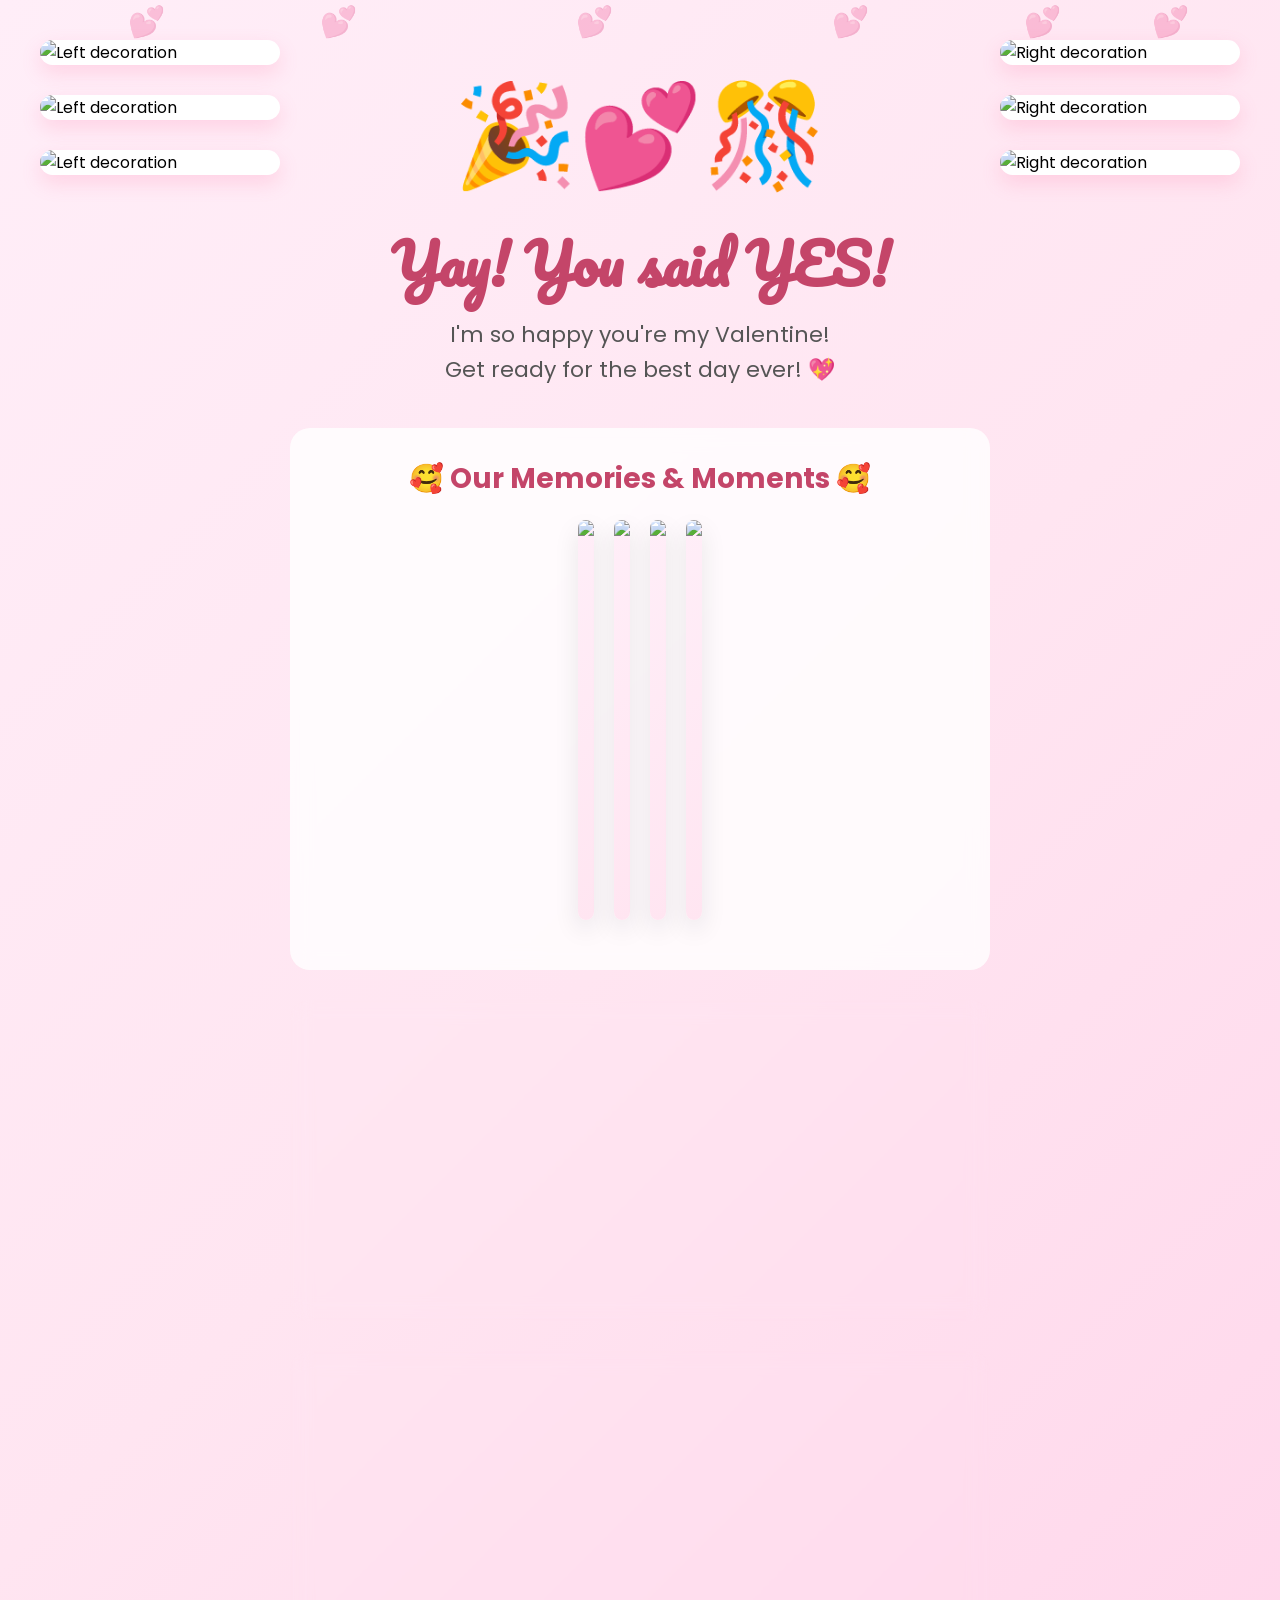
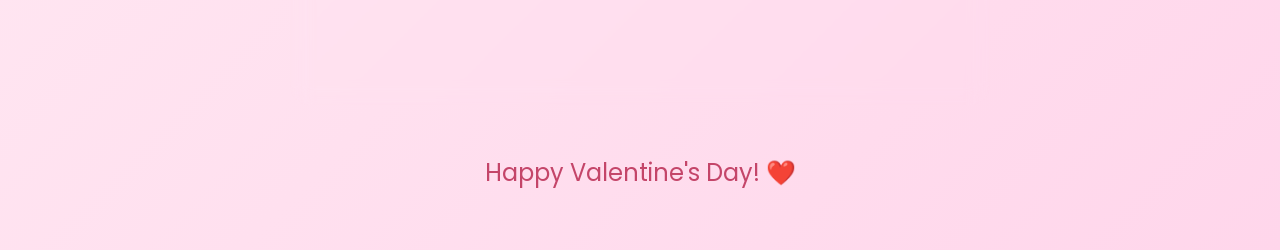
==== yes.html @ 20476809 "Valentine's Day website" ====
<!DOCTYPE html>
<html lang="en">
<head>
    <meta charset="UTF-8">
    <meta name="viewport" content="width=device-width, initial-scale=1.0">
    <title>Yay! 💕</title>
    <meta name="description" content="She said yes!">
    <link rel="stylesheet" href="style.css">
    <link rel="preconnect" href="https://fonts.googleapis.com">
    <link rel="preconnect" href="https://fonts.gstatic.com" crossorigin>
    <link href="https://fonts.googleapis.com/css2?family=Pacifico&family=Poppins:wght@300;400;600;700&display=swap" rel="stylesheet">
</head>
<body>
    <div class="hearts-background">
        <div class="heart"></div>
        <div class="heart"></div>
        <div class="heart"></div>
        <div class="heart"></div>
        <div class="heart"></div>
        <div class="heart"></div>
    </div>
    
    <!-- Left Sidebar GIFs/Images -->
    <div class="sidebar sidebar-left">
        <!-- Add your left side GIFs here - Copy the div below to add more -->
        <div class="sidebar-item">
            <img src="https://media1.giphy.com/media/v1.Y2lkPTc5MGI3NjExamhydG9lZjVzYW9sNzlxcWs1djVmNDNiMTVsbnNobjB1dzVuejFxdCZlcD12MV9naWZzX3NlYXJjaCZjdD1n/qt7bBGJ8x7ZRu/200.webp" alt="Left decoration">
        </div>
        <div class="sidebar-item">
            <img src="https://media2.giphy.com/media/v1.Y2lkPTc5MGI3NjExamkyc2J4ZGVjeWxqMHNodGdmbGV3eHNpNXM4ZjA2bHQ0c2cybWVnaiZlcD12MV9naWZzX3NlYXJjaCZjdD1n/wvYNSqBAMDVx8CEYkt/giphy.webp" alt="Left decoration">
        </div>
        <div class="sidebar-item">
            <img src="https://media1.giphy.com/media/v1.Y2lkPTc5MGI3NjExamhydG9lZjVzYW9sNzlxcWs1djVmNDNiMTVsbnNobjB1dzVuejFxdCZlcD12MV9naWZzX3NlYXJjaCZjdD1n/zDeQTAYJQgLf0nszLs/giphy.webp" alt="Left decoration">
        </div>
        <!-- Copy the div above to add more left side images -->
    </div>
    
    <!-- Right Sidebar GIFs/Images -->
    <div class="sidebar sidebar-right">
        <!-- Add your right side GIFs here - Copy the div below to add more -->
        <div class="sidebar-item">
            <img src="https://media4.giphy.com/media/v1.Y2lkPTc5MGI3NjExaXQ0Y2ZpbWswY2p0bWI0dXo0azdiZnBpYXF6eGNtenJudTU2eHB1ciZlcD12MV9naWZzX3NlYXJjaCZjdD1n/eJKom2gOpHjTpjords/giphy.webp" alt="Right decoration">
        </div>
        <div class="sidebar-item">
            <img src="https://media3.giphy.com/media/v1.Y2lkPTc5MGI3NjExZ3ViNnpoa3JtMmwyZ21sdnFiMnJyYXZ2Ymg2dzVnOWhwenR6ZGVteSZlcD12MV9pbnRlcm5hbF9naWZfYnlfaWQmY3Q9Zw/wTZBnSvZ5Kq2yjfcv0/giphy.gif" alt="Right decoration">
        </div>
        <div class="sidebar-item">
            <img src="https://media2.giphy.com/media/v1.Y2lkPTc5MGI3NjExamhydG9lZjVzYW9sNzlxcWs1djVmNDNiMTVsbnNobjB1dzVuejFxdCZlcD12MV9naWZzX3NlYXJjaCZjdD1n/06wGDkQ7eRBMIFrZZv/giphy.webp" alt="Right decoration">
        </div>
        <!-- Copy the div above to add more right side images -->
    </div>
    
    <div class="container">
        <div class="celebration-container">
            <div class="celebration-header">🎉💕🎊</div>
            <h1 class="celebration-title">Yay! You said YES!</h1>
            <p class="celebration-message">
                I'm so happy you're my Valentine! <br>
                Get ready for the best day ever! 💖
            </p>
            
            <!-- CUSTOMIZABLE: Add as many GIFs/Images as you want! -->
            <div class="custom-section">
                <h2>🥰 Our Memories & Moments 🥰</h2>
                <div class="gif-container">
                    
                    <!-- Photo 1 - Adjust style="object-position: center top" to reposition -->
                    <div class="gif-item">
                        <img src="nycselfie2.JPG" 
                             alt="Our photo"
                             style="object-position: center top;">
                    </div>
                    
                    <!-- Photo 2 - Adjust object-position to reposition -->
                    <div class="gif-item">
                        <img src="robe.jpg" 
                             alt="Our memory"
                             style="object-position: center center;">
                    </div>
                    
                    <!-- Photo 3 - Adjust object-position to reposition -->
                    <div class="gif-item">
                        <img src="monkeyhat.jpg" 
                             alt="Us together"
                             style="object-position: center center;">
                    </div>
                    
                    <!-- Photo 4 - Adjust object-position to reposition -->
                    <div class="gif-item">
                        <img src="selfie.jpg" 
                             alt="Special moment"
                             style="object-position: center center;">
                    </div>
                    
                    <!-- 
                    TO ADD YOUR OWN PHOTOS: 
                    1. Put your .jpg images in the /Users/damianlubis/valentines/ folder
                    2. Name them something simple like: photo1.jpg, photo2.jpg, etc.
                    3. Replace src="photo1.jpg" with your actual filename
                    4. Copy the <div class="gif-item">...</div> block to add more photos
                    
                    Recommended image size: 500-600px wide for best quality!
                    -->
                    
                </div>
                <p style="font-size: 14px; color: #999; margin-top: 15px;">
                </p>
            </div>
            
            <!-- CUSTOMIZABLE: Personal love note -->
            <div class="custom-section">
                <h2>Why You're Amazing 💝</h2>
                <div class="love-note">
                    <!-- Edit this text with your own personal message -->
                    Wow I can't believe we've been together for 4+ years now.
                    I can't wait to spend this Valentine's Day with you and create more memories together.
                    You're not just my Valentine, you're my favorite person.
                    I hope you like the sea lions. I love you! 😻
                </div>
            </div>
            
            <!-- CUSTOMIZABLE: Plans or promises -->
            <div class="custom-section">
                <h2>What's Next? 🌟</h2>
                <div class="love-note">
                    <!-- Edit this section with your Valentine's Day plans -->
                    <strong>Our Valentine's Day Plans:</strong><br>
                    🌹 Bouquet of flowers and chocolates 🍫<br>
                    🍽️ Dinner of your favorite food 🍣<br>
                    😹 Comedy show with all the snacks 🍿<br>
                    💕 And lots of quality time together 🥰
                </div>
            </div>
            
            <!-- Final message -->
            <div style="margin-top: 50px; font-size: 24px; color: var(--deep-pink);">
                Happy Valentine's Day! ❤️
            </div>
        </div>
    </div>
</body>
</html>
---- style.css ----
* {
    margin: 0;
    padding: 0;
    box-sizing: border-box;
}

:root {
    --primary-pink: #ff6b9d;
    --secondary-pink: #ffc1e3;
    --deep-pink: #c44569;
    --purple: #a55eea;
    --light-bg: #fff5f8;
    --white: #ffffff;
    --shadow: rgba(255, 107, 157, 0.3);
}

body {
    font-family: 'Poppins', sans-serif;
    background: linear-gradient(135deg, #ffeef8 0%, #ffe5f1 50%, #ffd6eb 100%);
    min-height: 100vh;
    display: flex;
    align-items: center;
    justify-content: center;
    overflow-x: hidden;
    overflow-y: auto;
    position: relative;
    padding: 40px 20px;
}

/* Floating Hearts Background */
.hearts-background {
    position: fixed;
    top: 0;
    left: 0;
    width: 100%;
    height: 100%;
    pointer-events: none;
    z-index: 0;
}

.heart {
    position: absolute;
    font-size: 30px;
    color: var(--secondary-pink);
    opacity: 0.3;
    animation: float 15s infinite ease-in-out;
}

.heart::before {
    content: '💕';
}

.heart:nth-child(1) { left: 10%; animation-delay: 0s; animation-duration: 12s; }
.heart:nth-child(2) { left: 25%; animation-delay: 2s; animation-duration: 15s; }
.heart:nth-child(3) { left: 45%; animation-delay: 4s; animation-duration: 18s; }
.heart:nth-child(4) { left: 65%; animation-delay: 1s; animation-duration: 14s; }
.heart:nth-child(5) { left: 80%; animation-delay: 3s; animation-duration: 16s; }
.heart:nth-child(6) { left: 90%; animation-delay: 5s; animation-duration: 13s; }

@keyframes float {
    0%, 100% {
        transform: translateY(100vh) rotate(0deg);
        opacity: 0;
    }
    10% {
        opacity: 0.3;
    }
    90% {
        opacity: 0.3;
    }
    100% {
        transform: translateY(-100px) rotate(360deg);
        opacity: 0;
    }
}

/* Main Container */
.container {
    position: relative;
    z-index: 1;
    padding: 20px;
}

.question-card {
    background: var(--white);
    border-radius: 30px;
    padding: 60px 50px;
    box-shadow: 0 20px 60px var(--shadow);
    text-align: center;
    max-width: 500px;
    animation: slideIn 0.6s ease-out;
}

@keyframes slideIn {
    from {
        opacity: 0;
        transform: translateY(-30px);
    }
    to {
        opacity: 1;
        transform: translateY(0);
    }
}

.emoji-header {
    font-size: 80px;
    margin-bottom: 20px;
    animation: pulse 2s infinite;
}

@keyframes pulse {
    0%, 100% {
        transform: scale(1);
    }
    50% {
        transform: scale(1.1);
    }
}

.question-text {
    font-family: 'Pacifico', cursive;
    font-size: 42px;
    color: var(--deep-pink);
    margin-bottom: 15px;
    line-height: 1.3;
}

.subtitle {
    font-size: 18px;
    color: #666;
    margin-bottom: 40px;
    font-weight: 300;
}

/* Buttons */
.button-container {
    display: flex;
    gap: 20px;
    justify-content: center;
    margin-bottom: 25px;
    min-height: 70px;
    align-items: center;
    position: relative;
}

.btn {
    padding: 18px 45px;
    font-size: 20px;
    font-weight: 600;
    border: none;
    border-radius: 50px;
    cursor: pointer;
    transition: all 0.3s ease;
    text-decoration: none;
    display: inline-block;
    font-family: 'Poppins', sans-serif;
}

.btn-yes {
    background: linear-gradient(135deg, var(--primary-pink), var(--purple));
    color: white;
    box-shadow: 0 10px 30px rgba(255, 107, 157, 0.4);
}

.btn-yes:hover {
    transform: translateY(-3px) scale(1.05);
    box-shadow: 0 15px 40px rgba(255, 107, 157, 0.6);
}

.btn-no {
    background: linear-gradient(135deg, #95a5a6, #7f8c8d);
    color: white;
    box-shadow: 0 10px 30px rgba(127, 140, 141, 0.3);
    transition: all 0.1s ease;
}

.hint-text {
    font-size: 14px;
    color: #999;
    font-style: italic;
}

/* Sidebar Decorations */
.sidebar {
    position: fixed;
    top: 0;
    width: 300px;
    height: 100vh;
    display: flex;
    flex-direction: column;
    gap: 30px;
    padding: 40px 20px;
    z-index: 0;
    overflow-y: auto;
    overflow-x: hidden;
}

.sidebar-left {
    left: 0;
    align-items: flex-end;
}

.sidebar-right {
    right: 0;
    align-items: flex-start;
}

.sidebar-item {
    width: 240px;
    border-radius: 15px;
    overflow: hidden;
    box-shadow: 0 8px 20px rgba(255, 107, 157, 0.2);
    animation: floatSidebar 3s ease-in-out infinite;
    background: white;
}

.sidebar-item:nth-child(even) {
    animation-delay: 1.5s;
}

.sidebar-item img {
    width: 100%;
    height: auto;
    display: block;
}

@keyframes floatSidebar {
    0%, 100% {
        transform: translateY(0px);
    }
    50% {
        transform: translateY(-10px);
    }
}


/* Yes Page Styles */
.celebration-container {
    text-align: center;
    max-width: 700px;
}

.celebration-header {
    font-size: 100px;
    margin-bottom: 20px;
    animation: bounce 1s infinite;
}

@keyframes bounce {
    0%, 100% {
        transform: translateY(0);
    }
    50% {
        transform: translateY(-20px);
    }
}

.celebration-title {
    font-family: 'Pacifico', cursive;
    font-size: 56px;
    color: var(--deep-pink);
    margin-bottom: 20px;
    line-height: 1.2;
}

.celebration-message {
    font-size: 22px;
    color: #555;
    margin-bottom: 40px;
    line-height: 1.6;
}

/* Customizable Sections */
.custom-section {
    background: rgba(255, 255, 255, 0.8);
    border-radius: 20px;
    padding: 30px;
    margin: 30px 0;
    backdrop-filter: blur(10px);
}

.custom-section h2 {
    font-size: 28px;
    color: var(--deep-pink);
    margin-bottom: 20px;
}

.gif-container {
    display: flex;
    gap: 20px;
    justify-content: center;
    flex-wrap: wrap;
    margin: 20px 0;
}

.gif-item {
    border-radius: 15px;
    overflow: hidden;
    box-shadow: 0 10px 25px rgba(0, 0, 0, 0.1);
    max-width: 300px;
    line-height: 0;
    font-size: 0;
    background: linear-gradient(135deg, #ffeef8, #ffe5f1);
}

.gif-item img {
    width: 100%;
    height: 400px;
    display: block;
    object-fit: cover;
    object-position: center;
}

.love-note {
    background: linear-gradient(135deg, #fff5f8, #ffe5f1);
    padding: 25px;
    border-radius: 15px;
    border-left: 5px solid var(--primary-pink);
    margin: 20px 0;
    font-size: 18px;
    line-height: 1.8;
    color: #444;
}

/* Responsive */
@media (max-width: 600px) {
    .question-card {
        padding: 40px 30px;
    }
    
    .question-text {
        font-size: 32px;
    }
    
    .button-container {
        flex-direction: column;
        gap: 15px;
    }
    
    .btn {
        width: 100%;
    }
    
    .celebration-title {
        font-size: 40px;
    }
    
    /* Hide sidebars on mobile */
    .sidebar {
        display: none;
    }
}

@media (max-width: 1024px) {
    /* Make sidebars smaller on tablets */
    .sidebar {
        width: 100px;
        padding: 30px 10px;
    }
    
    .sidebar-item {
        width: 80px;
    }
}
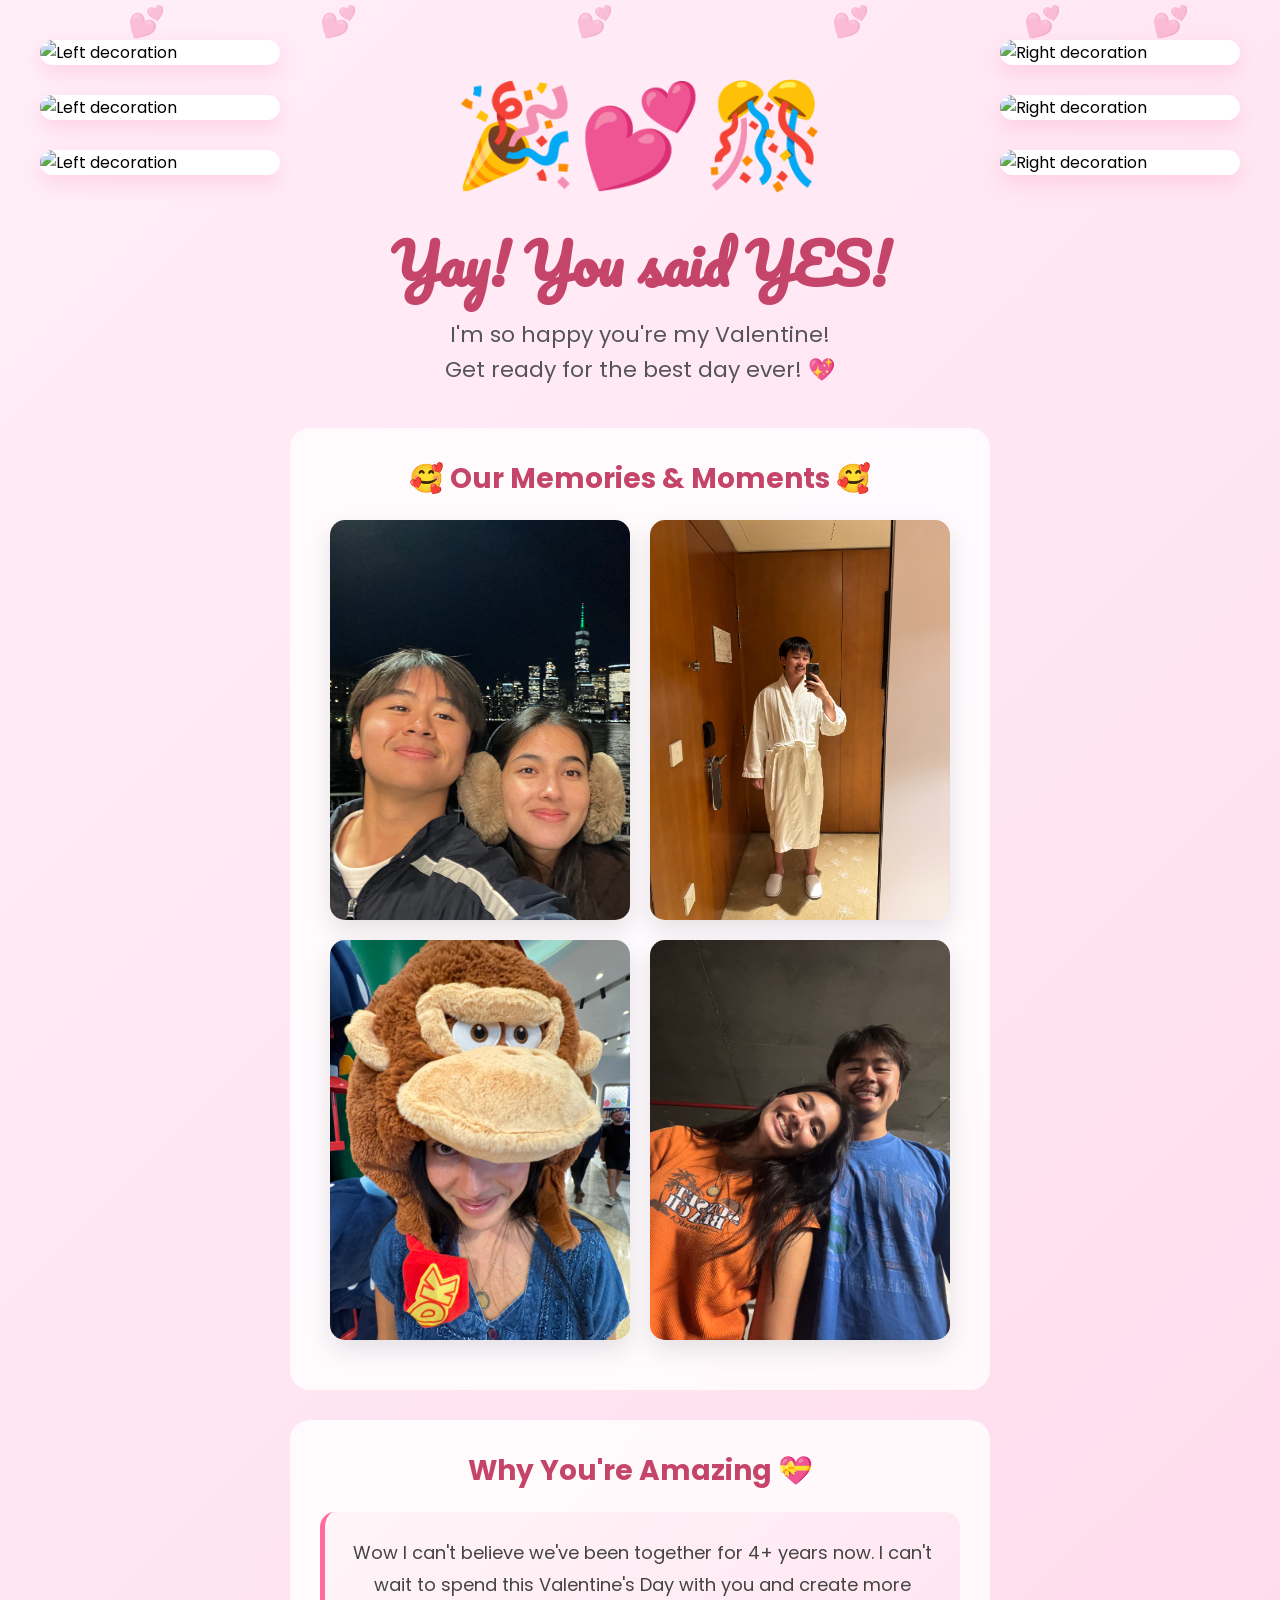
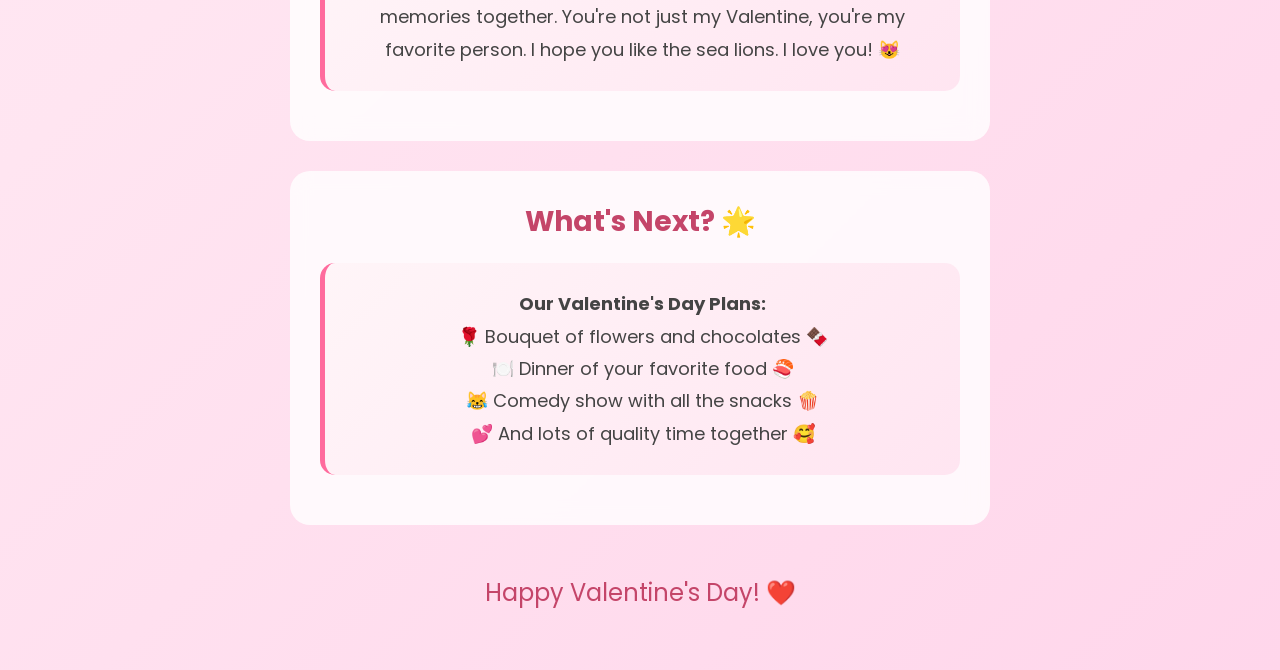
==== commit 7e8d5fae: "Initial commit for Valentine's website 💕" ====
--- a/yes.html
+++ b/yes.html
@@ -66,28 +66,28 @@
                     
                     <!-- Photo 1 - Adjust style="object-position: center top" to reposition -->
                     <div class="gif-item">
-                        <img src="nycselfie2.JPG" 
+                        <img src="nycselfie2.jpg" 
                              alt="Our photo"
                              style="object-position: center top;">
                     </div>
                     
                     <!-- Photo 2 - Adjust object-position to reposition -->
                     <div class="gif-item">
-                        <img src="robe.jpg" 
+                        <img src="robe.JPG" 
                              alt="Our memory"
                              style="object-position: center center;">
                     </div>
                     
                     <!-- Photo 3 - Adjust object-position to reposition -->
                     <div class="gif-item">
-                        <img src="monkeyhat.jpg" 
+                        <img src="monkeyhat.JPG" 
                              alt="Us together"
                              style="object-position: center center;">
                     </div>
                     
                     <!-- Photo 4 - Adjust object-position to reposition -->
                     <div class="gif-item">
-                        <img src="selfie.jpg" 
+                        <img src="selfie.JPG" 
                              alt="Special moment"
                              style="object-position: center center;">
                     </div>
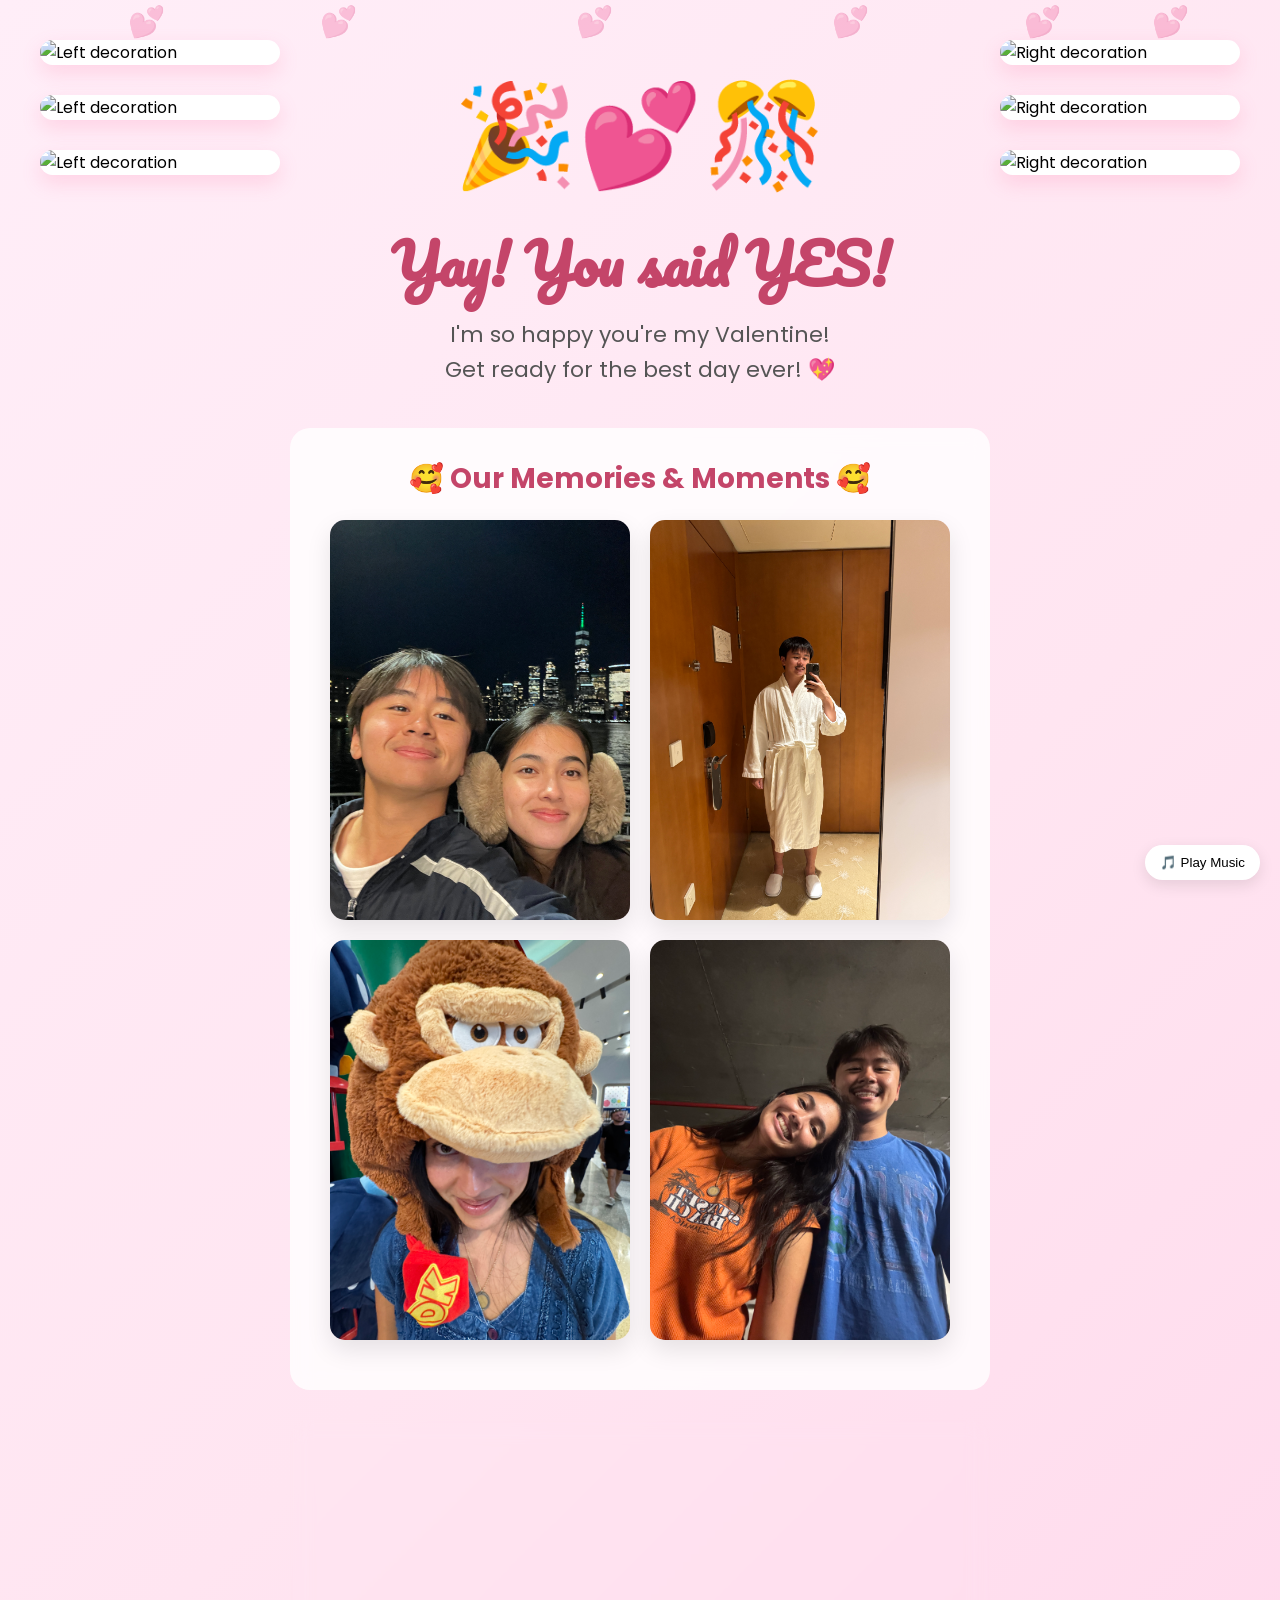
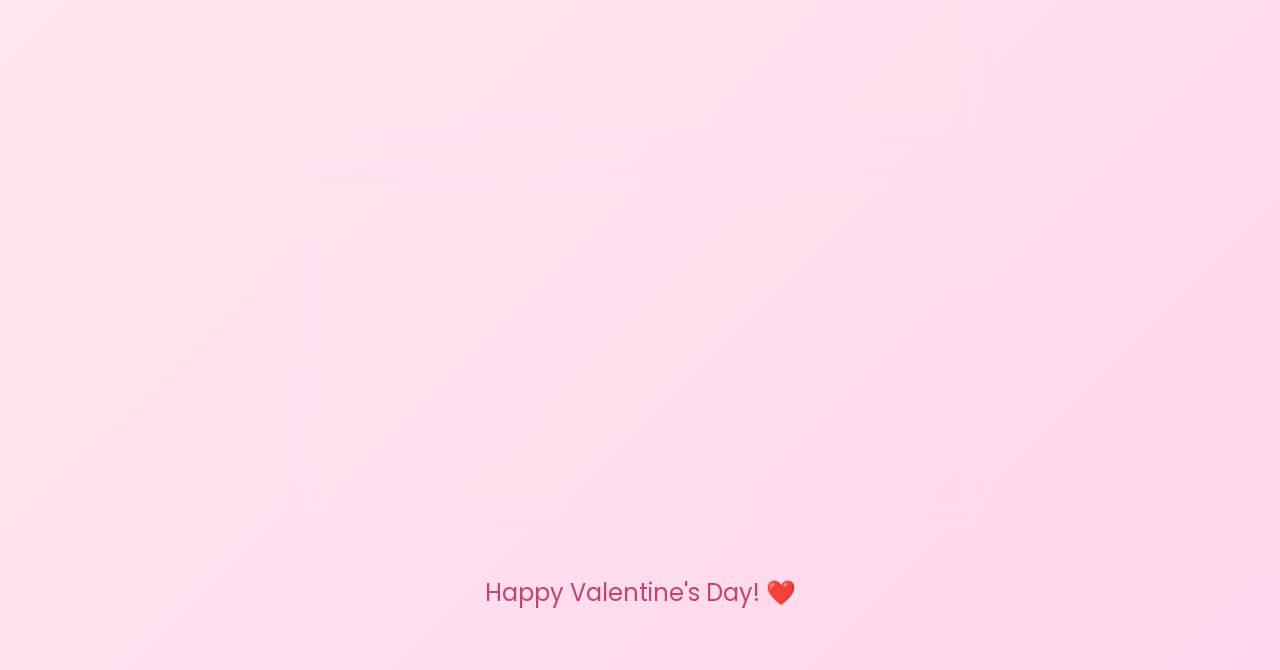
==== commit bed92531: "Add background music 🎵" ====
--- a/yes.html
+++ b/yes.html
@@ -138,5 +138,47 @@
             </div>
         </div>
     </div>
+
+    <!-- Background Music -->
+    <audio id="bgMusic" loop>
+        <source src="music.mp3" type="audio/mpeg">
+        Your browser does not support the audio element.
+    </audio>
+
+    <button id="musicBtn" style="position: fixed; bottom: 20px; right: 20px; z-index: 1000; background: white; border: none; padding: 10px 15px; border-radius: 50px; box-shadow: 0 5px 15px rgba(0,0,0,0.1); cursor: pointer; display: none;">
+        🎵 Play Music
+    </button>
+
+    <script>
+        const audio = document.getElementById('bgMusic');
+        const musicBtn = document.getElementById('musicBtn');
+
+        // Try to autoplay
+        window.onload = function() {
+            const playPromise = audio.play();
+
+            if (playPromise !== undefined) {
+                playPromise.then(_ => {
+                    // Autoplay started!
+                    musicBtn.innerHTML = "🎵 Pause";
+                    musicBtn.style.display = "block"; // Show control anyway so they can pause
+                })
+                .catch(error => {
+                    // Autoplay was prevented
+                    musicBtn.style.display = "block";
+                });
+            }
+        };
+
+        musicBtn.addEventListener('click', () => {
+            if (audio.paused) {
+                audio.play();
+                musicBtn.innerHTML = "🎵 Pause";
+            } else {
+                audio.pause();
+                musicBtn.innerHTML = "🎵 Play Music";
+            }
+        });
+    </script>
 </body>
 </html>
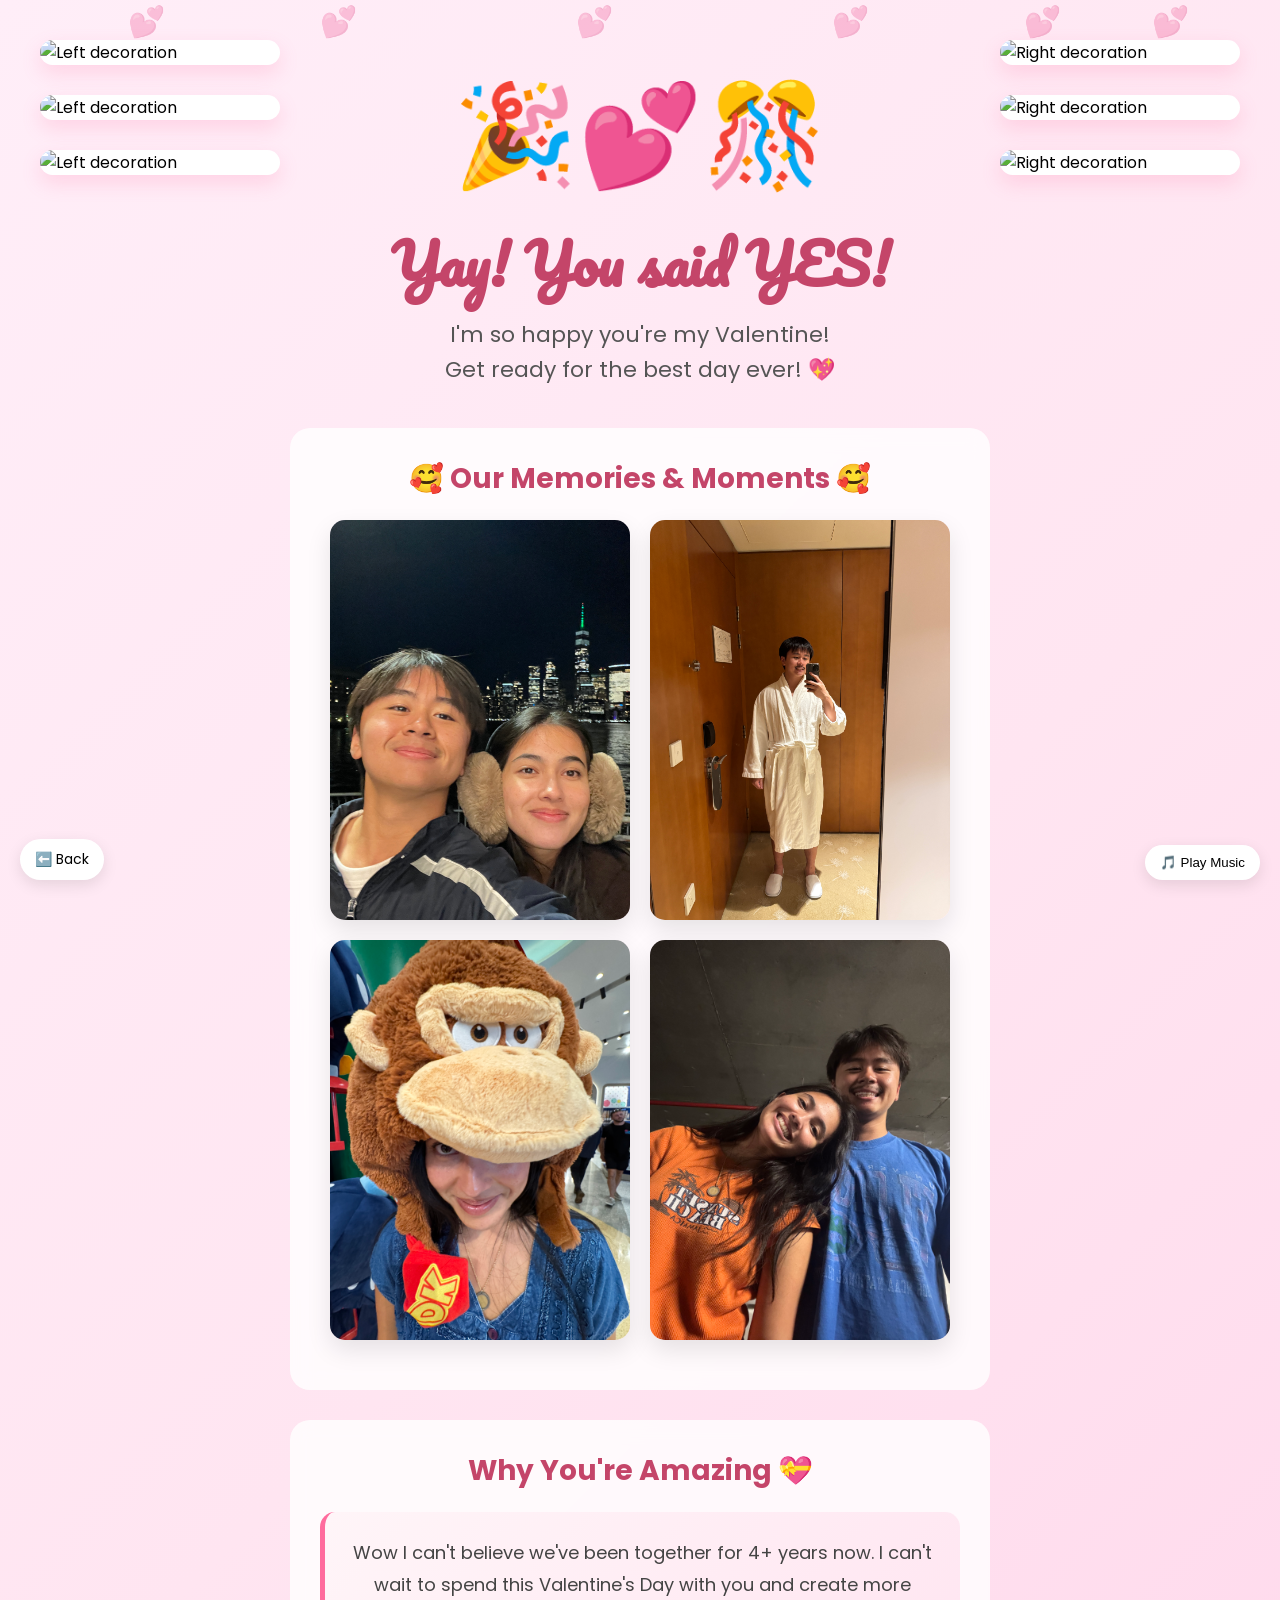
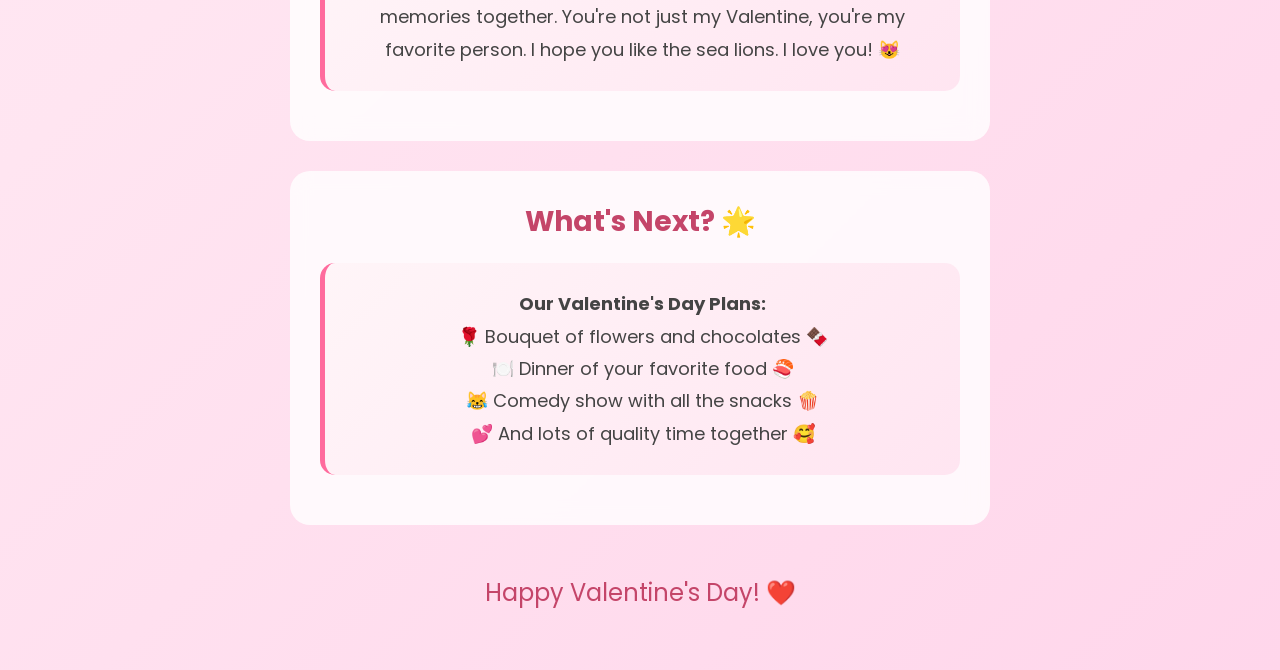
==== commit bcd6cbba: "Add back button to yes page" ====
--- a/yes.html
+++ b/yes.html
@@ -145,6 +145,11 @@
         Your browser does not support the audio element.
     </audio>
 
+    <!-- Back Button -->
+    <a href="index.html" style="position: fixed; bottom: 20px; left: 20px; z-index: 1000; background: white; border: none; padding: 10px 15px; border-radius: 50px; box-shadow: 0 5px 15px rgba(0,0,0,0.1); cursor: pointer; text-decoration: none; color: black; font-family: 'Poppins', sans-serif; font-size: 14px;">
+        ⬅️ Back
+    </a>
+
     <button id="musicBtn" style="position: fixed; bottom: 20px; right: 20px; z-index: 1000; background: white; border: none; padding: 10px 15px; border-radius: 50px; box-shadow: 0 5px 15px rgba(0,0,0,0.1); cursor: pointer; display: none;">
         🎵 Play Music
     </button>
